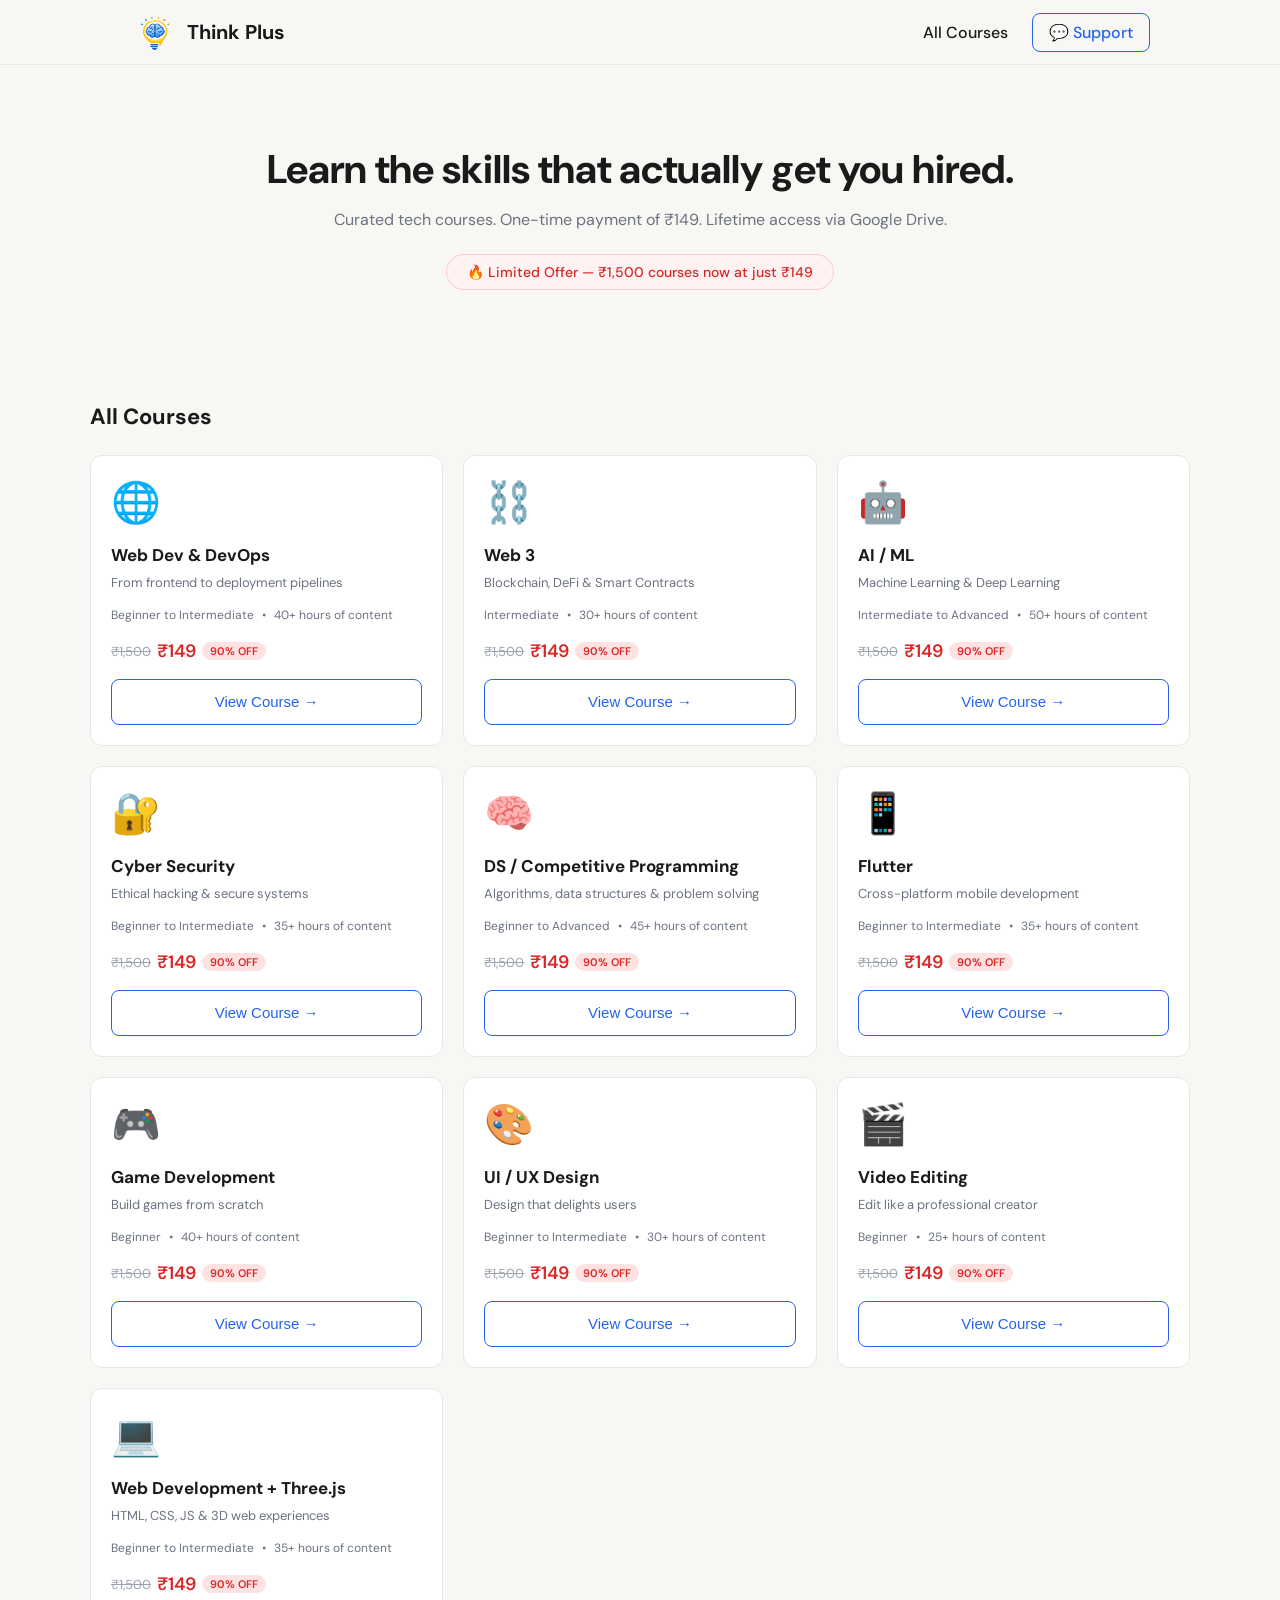
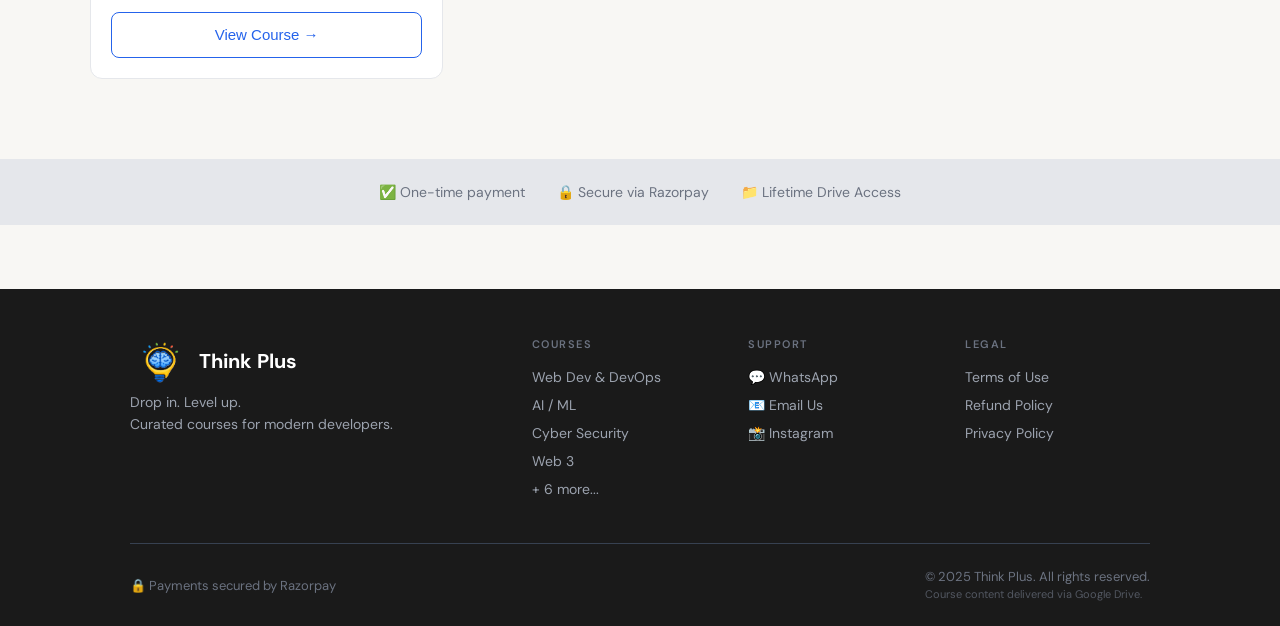
==== index.html @ b8b9d784 "Move site files to root for Vercel deployment and fix 404" ====
<!DOCTYPE html>
<html lang="en">
<head>
  <meta charset="UTF-8" />
  <meta name="viewport" content="width=device-width, initial-scale=1.0" />
  <meta name="description" content="Think Plus — curated tech courses at ₹149. One-time payment, lifetime Google Drive access." />
  <title>Think Plus — Drop in. Level up.</title>
  <link rel="icon" href="logo.png" type="image/png" />
  <link rel="preconnect" href="https://fonts.googleapis.com" />
  <link rel="preconnect" href="https://fonts.gstatic.com" crossorigin />
  <link href="https://fonts.googleapis.com/css2?family=DM+Sans:wght@400;500;600;700&display=swap" rel="stylesheet" />
  <link rel="stylesheet" href="style.css" />
</head>
<body>

  <!-- Navbar -->
  <nav class="navbar">
    <div class="container nav-inner">
      <a href="index.html" class="nav-logo">
        <img src="logo.png" alt="Think Plus Logo" />
        <span>Think Plus</span>
      </a>
      
      <!-- Desktop nav links -->
      <div class="nav-links desktop-only">
        <a href="#courses">All Courses</a>
        <a href="https://wa.me/91XXXXXXXXXX" class="btn-support" target="_blank">💬 Support</a>
      </div>

      <!-- Hamburger button (mobile only) -->
      <button class="hamburger" id="hamburgerBtn" aria-label="Open menu">
        <span></span><span></span><span></span>
      </button>
    </div>
  </nav>

  <!-- Mobile menu overlay -->
  <div class="mobile-menu" id="mobileMenu">
    <button class="mobile-menu-close" id="menuClose" aria-label="Close menu">✕</button>
    <ul>
      <li><a href="#courses" onclick="closeMobileMenu()">All Courses</a></li>
      <li class="support-item">
        <a href="https://wa.me/91XXXXXXXXXX" target="_blank">💬 Support</a>
      </li>
    </ul>
  </div>

  <!-- Hero Section -->
  <header class="hero container">
    <h1>Learn the skills that actually get you hired.</h1>
    <p>Curated tech courses. One-time payment of ₹149. Lifetime access via Google Drive.</p>
    <div class="offer-pill">🔥 Limited Offer — ₹1,500 courses now at just ₹149</div>
  </header>

  <!-- Course Grid -->
  <main id="courses" class="courses-section container">
    <h2>All Courses</h2>
    <div class="course-grid" id="courseGrid">
      <!-- Courses will be injected here by JS -->
    </div>
  </main>

  <!-- Trust Strip -->
  <section class="trust-strip">
    <div class="container trust-inner">
      <span>✅ One-time payment</span>
      <span>🔒 Secure via Razorpay</span>
      <span>📁 Lifetime Drive Access</span>
    </div>
  </section>

  <!-- Footer -->
  <footer>
    <div class="container">
      <div class="footer-grid">
        <!-- Brand column -->
        <div class="footer-col">
          <div class="footer-brand-name">
            <img src="logo.png" alt="Think Plus Logo" />
            <span>Think Plus</span>
          </div>
          <p class="brand-tagline">Drop in. Level up.</p>
          <p class="brand-desc">Curated courses for modern developers.</p>
        </div>
        
        <!-- Courses column -->
        <div class="footer-col">
          <div class="footer-heading">Courses</div>
          <a href="course.html?id=webdev-devops">Web Dev & DevOps</a>
          <a href="course.html?id=ai-ml">AI / ML</a>
          <a href="course.html?id=cybersecurity">Cyber Security</a>
          <a href="course.html?id=web3">Web 3</a>
          <a href="#courses">+ 6 more...</a>
        </div>
        
        <!-- Support column -->
        <div class="footer-col">
          <div class="footer-heading">Support</div>
          <a href="https://wa.me/91XXXXXXXXXX" target="_blank">💬 WhatsApp</a>
          <a href="mailto:support@thinkplus.in">📧 Email Us</a>
          <a href="https://instagram.com/thinkplus" target="_blank">📸 Instagram</a>
        </div>
        
        <!-- Legal column -->
        <div class="footer-col">
          <div class="footer-heading">Legal</div>
          <a href="#">Terms of Use</a>
          <a href="#">Refund Policy</a>
          <a href="#">Privacy Policy</a>
        </div>
      </div>
      
      <hr class="footer-divider" />
      
      <div class="footer-bottom">
        <div>🔒 Payments secured by Razorpay</div>
        <div>
          © 2025 Think Plus. All rights reserved.<br>
          <span style="font-size: 11px; opacity: 0.7;">Course content delivered via Google Drive.</span>
        </div>
      </div>
    </div>
  </footer>

  <script src="data.js"></script>
  <script>
    // Hamburger Menu Logic
    const hamburgerBtn = document.getElementById('hamburgerBtn');
    const mobileMenu = document.getElementById('mobileMenu');
    const menuClose = document.getElementById('menuClose');

    hamburgerBtn.addEventListener('click', () => {
      mobileMenu.classList.add('open');
      document.body.style.overflow = 'hidden';
    });

    function closeMobileMenu() {
      mobileMenu.classList.remove('open');
      document.body.style.overflow = '';
    }

    menuClose.addEventListener('click', closeMobileMenu);

    // Render Courses
    const grid = document.getElementById('courseGrid');
    
    COURSES.forEach(course => {
      const card = document.createElement('a');
      card.href = `course.html?id=${course.id}`;
      card.className = 'course-card';
      
      card.innerHTML = `
        <div class="icon">${course.icon}</div>
        <h3>${course.name}</h3>
        <p class="tagline">${course.tagline}</p>
        <div class="badge-row">
          <span>${course.level}</span> • <span>${course.duration}</span>
        </div>
        <div class="price-row">
          <span class="original-price">₹${course.originalPrice.toLocaleString('en-IN')}</span>
          <span class="sale-price">₹${course.salePrice}</span>
          <span class="discount-badge">90% OFF</span>
        </div>
        <button class="btn-view" tabindex="-1">View Course →</button>
      `;
      
      grid.appendChild(card);
    });
  </script>
</body>
</html>
---- style.css ----
* {
  box-sizing: border-box;
}

body {
  font-family: 'DM Sans', sans-serif;
  background: #F8F7F4;
  color: #1A1A1A;
  margin: 0;
  padding: 0;
  -webkit-font-smoothing: antialiased;
}

.container {
  width: 100%;
  max-width: 1100px;
  margin: 0 auto;
  padding: 0 16px;
}

@media (min-width: 640px) {
  .container { padding: 0 24px; }
}

@media (min-width: 1024px) {
  .container { padding: 0 40px; }
}

/* Navbar */
.navbar {
  position: sticky;
  top: 0;
  z-index: 100;
  background: #F8F7F4;
  border-bottom: 1px solid #E5E7EB;
}

.nav-inner {
  display: flex;
  align-items: center;
  justify-content: space-between;
  height: 64px;
}

.nav-logo {
  display: flex;
  align-items: center;
  gap: 10px;
  font-size: 20px;
  font-weight: 700;
  color: #1A1A1A;
  text-decoration: none;
}

.nav-logo img {
  height: 40px;
  width: auto;
  display: block;
}

/* Hamburger */
.hamburger {
  display: flex;
  flex-direction: column;
  gap: 5px;
  background: none;
  border: none;
  cursor: pointer;
  padding: 10px;
  min-width: 44px;
  min-height: 44px;
  align-items: center;
  justify-content: center;
}
.hamburger span {
  display: block;
  width: 22px;
  height: 2px;
  background: #1A1A1A;
  border-radius: 2px;
  transition: all 0.3s;
}

.mobile-menu {
  position: fixed;
  top: 0; left: 0; right: 0; bottom: 0;
  background: rgba(255,255,255,0.98);
  z-index: 200;
  display: flex;
  flex-direction: column;
  align-items: center;
  justify-content: center;
  gap: 32px;
  transform: translateY(-100%);
  transition: transform 0.3s ease;
}
.mobile-menu.open {
  transform: translateY(0);
}
.mobile-menu ul {
  list-style: none;
  padding: 0; margin: 0;
  text-align: center;
  display: flex;
  flex-direction: column;
  gap: 24px;
}
.mobile-menu a {
  font-size: 22px;
  font-weight: 500;
  color: #1A1A1A;
  text-decoration: none;
}
.mobile-menu .support-item a {
  color: #2563EB;
  border: 1.5px solid #2563EB;
  padding: 12px 32px;
  border-radius: 8px;
  display: inline-block;
}
.mobile-menu-close {
  position: absolute;
  top: 20px; right: 20px;
  font-size: 22px;
  background: none;
  border: none;
  cursor: pointer;
  min-width: 44px;
  min-height: 44px;
}

@media (min-width: 640px) {
  .hamburger { display: none; }
  .desktop-only { display: flex; align-items: center; gap: 24px; }
  .desktop-only a {
    text-decoration: none;
    color: #1A1A1A;
    font-weight: 500;
  }
  .desktop-only .btn-support {
    color: #2563EB;
    border: 1px solid #2563EB;
    padding: 8px 16px;
    border-radius: 8px;
  }
}
@media (max-width: 639px) {
  .desktop-only { display: none; }
}

/* Hero Section */
.hero {
  padding: 48px 0 32px;
  text-align: center;
}
@media (min-width: 640px) {
  .hero { padding: 80px 0; }
}
.hero h1 {
  font-size: clamp(24px, 5vw, 40px);
  margin: 0 0 16px;
  line-height: 1.2;
}
.hero p {
  font-size: 16px;
  color: #6B7280;
  margin: 0 0 24px;
}
.offer-pill {
  display: inline-block;
  background: #FEF2F2;
  border: 1px solid #FECACA;
  color: #DC2626;
  font-size: 14px;
  font-weight: 500;
  padding: 8px 20px;
  border-radius: 99px;
}

/* Course Grid */
.courses-section {
  padding: 32px 0;
}
.courses-section h2 {
  font-size: 22px;
  font-weight: 700;
  margin: 0 0 24px;
}
.course-grid {
  display: grid;
  grid-template-columns: repeat(auto-fill, minmax(280px, 1fr));
  gap: 20px;
}
.course-card {
  background: white;
  border: 1px solid #E5E7EB;
  border-radius: 12px;
  padding: 20px;
  text-decoration: none;
  color: inherit;
  display: flex;
  flex-direction: column;
}
@media (min-width: 1024px) {
  .course-card:hover {
    box-shadow: 0 4px 20px rgba(0,0,0,0.08);
    border-color: #2563EB;
    transition: all 0.2s;
  }
}
.course-card .icon {
  font-size: 2.5rem;
  margin-bottom: 16px;
}
.course-card h3 {
  font-size: 17px;
  font-weight: 700;
  margin: 0 0 8px;
}
.course-card .tagline {
  font-size: 13px;
  color: #6B7280;
  margin: 0 0 16px;
  flex-grow: 1;
}
.course-card .badge-row {
  display: flex;
  gap: 8px;
  margin-bottom: 16px;
  font-size: 12px;
  color: #6B7280;
}
.course-card .price-row {
  display: flex;
  align-items: center;
  margin-bottom: 16px;
  flex-wrap: wrap;
  gap: 6px;
}
.original-price {
  font-size: 13px;
  color: #9CA3AF;
  text-decoration: line-through;
}
.sale-price {
  font-size: 18px;
  font-weight: 600;
  color: #DC2626;
}
.discount-badge {
  background: #FEE2E2;
  color: #DC2626;
  font-size: 11px;
  padding: 2px 8px;
  border-radius: 99px;
  font-weight: 600;
}
.btn-view {
  display: block;
  width: 100%;
  min-height: 44px;
  border: 1px solid #2563EB;
  color: #2563EB;
  background: transparent;
  border-radius: 8px;
  font-size: 15px;
  font-weight: 500;
  cursor: pointer;
  text-align: center;
  line-height: 42px;
}

/* Trust Strip */
.trust-strip {
  background: #E5E7EB;
  padding: 24px 0;
  margin-top: 48px;
}
.trust-inner {
  display: flex;
  flex-direction: column;
  align-items: center;
  gap: 16px;
  font-size: 14px;
  color: #6B7280;
}
@media (min-width: 640px) {
  .trust-inner {
    flex-direction: row;
    justify-content: center;
    gap: 32px;
  }
}

/* Course Detail Page */
.course-detail-container {
  max-width: 720px;
  margin: 0 auto;
  padding: 32px 16px;
}
.back-link {
  display: inline-flex;
  align-items: center;
  min-height: 44px;
  color: #6B7280;
  text-decoration: none;
  font-weight: 500;
  margin-bottom: 16px;
}
.course-header .icon {
  font-size: 3rem;
  margin-bottom: 16px;
}
.course-header h1 {
  font-size: clamp(22px, 5vw, 32px);
  font-weight: 700;
  margin: 0 0 8px;
}
.course-header .tagline {
  font-size: 16px;
  color: #6B7280;
  margin: 0 0 16px;
}
.course-description {
  font-size: 16px;
  line-height: 1.6;
  margin-bottom: 32px;
}
.whats-inside, .requirements {
  margin-bottom: 32px;
}
.whats-inside h2, .requirements h2 {
  font-size: 20px;
  margin-bottom: 16px;
}
.whats-inside ul {
  list-style: none;
  padding: 0;
  margin: 0;
}
.whats-inside li {
  margin-bottom: 12px;
  display: flex;
  gap: 8px;
}
.restriction-notice {
  border-left: 4px solid #D97706;
  background: #FFFBEB;
  padding: 16px;
  border-radius: 0 8px 8px 0;
  margin-bottom: 32px;
  color: #92400E;
  font-size: 14px;
  line-height: 1.5;
}
.restriction-notice strong {
  display: block;
  margin-bottom: 8px;
}

.pricing-block {
  text-align: center;
  padding: 24px;
  border: 1px solid #E5E7EB;
  border-radius: 12px;
  background: white;
}
.pricing-block .price-row {
  display: flex;
  align-items: center;
  justify-content: center;
  gap: 8px;
  margin-bottom: 8px;
}
.pricing-block .original-price { font-size: 16px; }
.pricing-block .sale-price { font-size: 28px; }
.pricing-block .payment-note {
  font-size: 13px;
  color: #6B7280;
  margin-bottom: 16px;
}
.btn-buy {
  width: 100%;
  min-height: 52px;
  background: #2563EB;
  color: white;
  border: none;
  border-radius: 8px;
  font-size: 16px;
  font-weight: 600;
  cursor: pointer;
}

/* Sticky Mobile CTA */
.cta-sticky {
  position: fixed;
  bottom: 0; left: 0; right: 0;
  background: white;
  border-top: 1px solid #E5E7EB;
  padding: 12px 16px;
  display: flex;
  align-items: center;
  justify-content: space-between;
  z-index: 50;
  box-shadow: 0 -4px 12px rgba(0,0,0,0.06);
}
@media (min-width: 640px) {
  .cta-sticky { display: none; }
}
.cta-sticky .price-group {
  display: flex;
  flex-direction: column;
  gap: 2px;
}
.cta-sticky .price-group .sale-price { font-size: 20px; }
.cta-sticky .price-group .original-price { font-size: 12px; }
.cta-sticky button {
  background: #2563EB;
  color: white;
  border: none;
  border-radius: 8px;
  padding: 12px 20px;
  font-size: 15px;
  font-weight: 600;
  cursor: pointer;
  min-height: 48px;
  white-space: nowrap;
}

/* Access Page */
.access-container {
  max-width: 600px;
  margin: 0 auto;
  padding: 64px 16px;
  text-align: center;
}
.success-icon {
  width: 72px; height: 72px;
  background: #DCFCE7;
  border-radius: 50%;
  display: flex; align-items: center; justify-content: center;
  font-size: 36px;
  margin: 0 auto 24px;
  color: #16A34A;
}
.access-container h1 {
  font-size: 26px;
  margin: 0 0 8px;
}
.access-container p {
  font-size: 16px;
  color: #6B7280;
  margin: 0 0 32px;
}
.instructions-box {
  border: 1px solid #BFDBFE;
  background: #EFF6FF;
  border-radius: 12px;
  padding: 24px;
  text-align: left;
  margin-bottom: 32px;
}
.instructions-box p {
  font-weight: 600;
  color: #1E3A8A;
  margin: 0 0 16px;
}
.instructions-box ol {
  margin: 0;
  padding-left: 20px;
  color: #1E40AF;
  line-height: 1.6;
}
.instructions-box li {
  margin-bottom: 8px;
}
.btn-access {
  display: flex;
  align-items: center;
  justify-content: center;
  width: 100%;
  min-height: 52px;
  background: #16A34A;
  color: white;
  text-decoration: none;
  border-radius: 8px;
  font-size: 16px;
  font-weight: 600;
  margin-bottom: 16px;
}
.access-tip {
  font-size: 13px;
  color: #6B7280;
  margin-bottom: 32px;
}

/* Footer */
footer {
  background: #1A1A1A;
  color: #D1D5DB;
  padding: 48px 0 24px;
  margin-top: 64px;
}
.footer-grid {
  display: grid;
  grid-template-columns: 1fr;
  gap: 32px;
  margin-bottom: 40px;
}
@media (min-width: 640px) {
  .footer-grid { grid-template-columns: 1fr 1fr; }
}
@media (min-width: 1024px) {
  .footer-grid { grid-template-columns: 2fr 1fr 1fr 1fr; }
}
footer a {
  color: #9CA3AF;
  text-decoration: none;
  font-size: 14px;
  line-height: 2;
  display: block;
}
footer a:hover { color: white; }
.footer-heading {
  font-size: 11px;
  letter-spacing: 1.5px;
  text-transform: uppercase;
  color: #6B7280;
  margin-bottom: 12px;
  font-weight: 600;
}
.footer-brand-name {
  display: flex;
  align-items: center;
  gap: 12px;
  font-size: 20px;
  font-weight: 700;
  color: white;
  margin-bottom: 8px;
}
.footer-brand-name img {
  height: 48px;
  width: auto;
  display: block;
}
.brand-tagline, .brand-desc {
  font-size: 14px;
  color: #9CA3AF;
  margin: 0 0 4px;
}
.footer-divider {
  border: none;
  border-top: 1px solid #374151;
  margin: 0 0 24px;
}
.footer-bottom {
  display: flex;
  flex-direction: column;
  align-items: center;
  gap: 8px;
  text-align: center;
  font-size: 13px;
  color: #6B7280;
}
@media (min-width: 640px) {
  .footer-bottom {
    flex-direction: row;
    justify-content: space-between;
    text-align: left;
  }
}
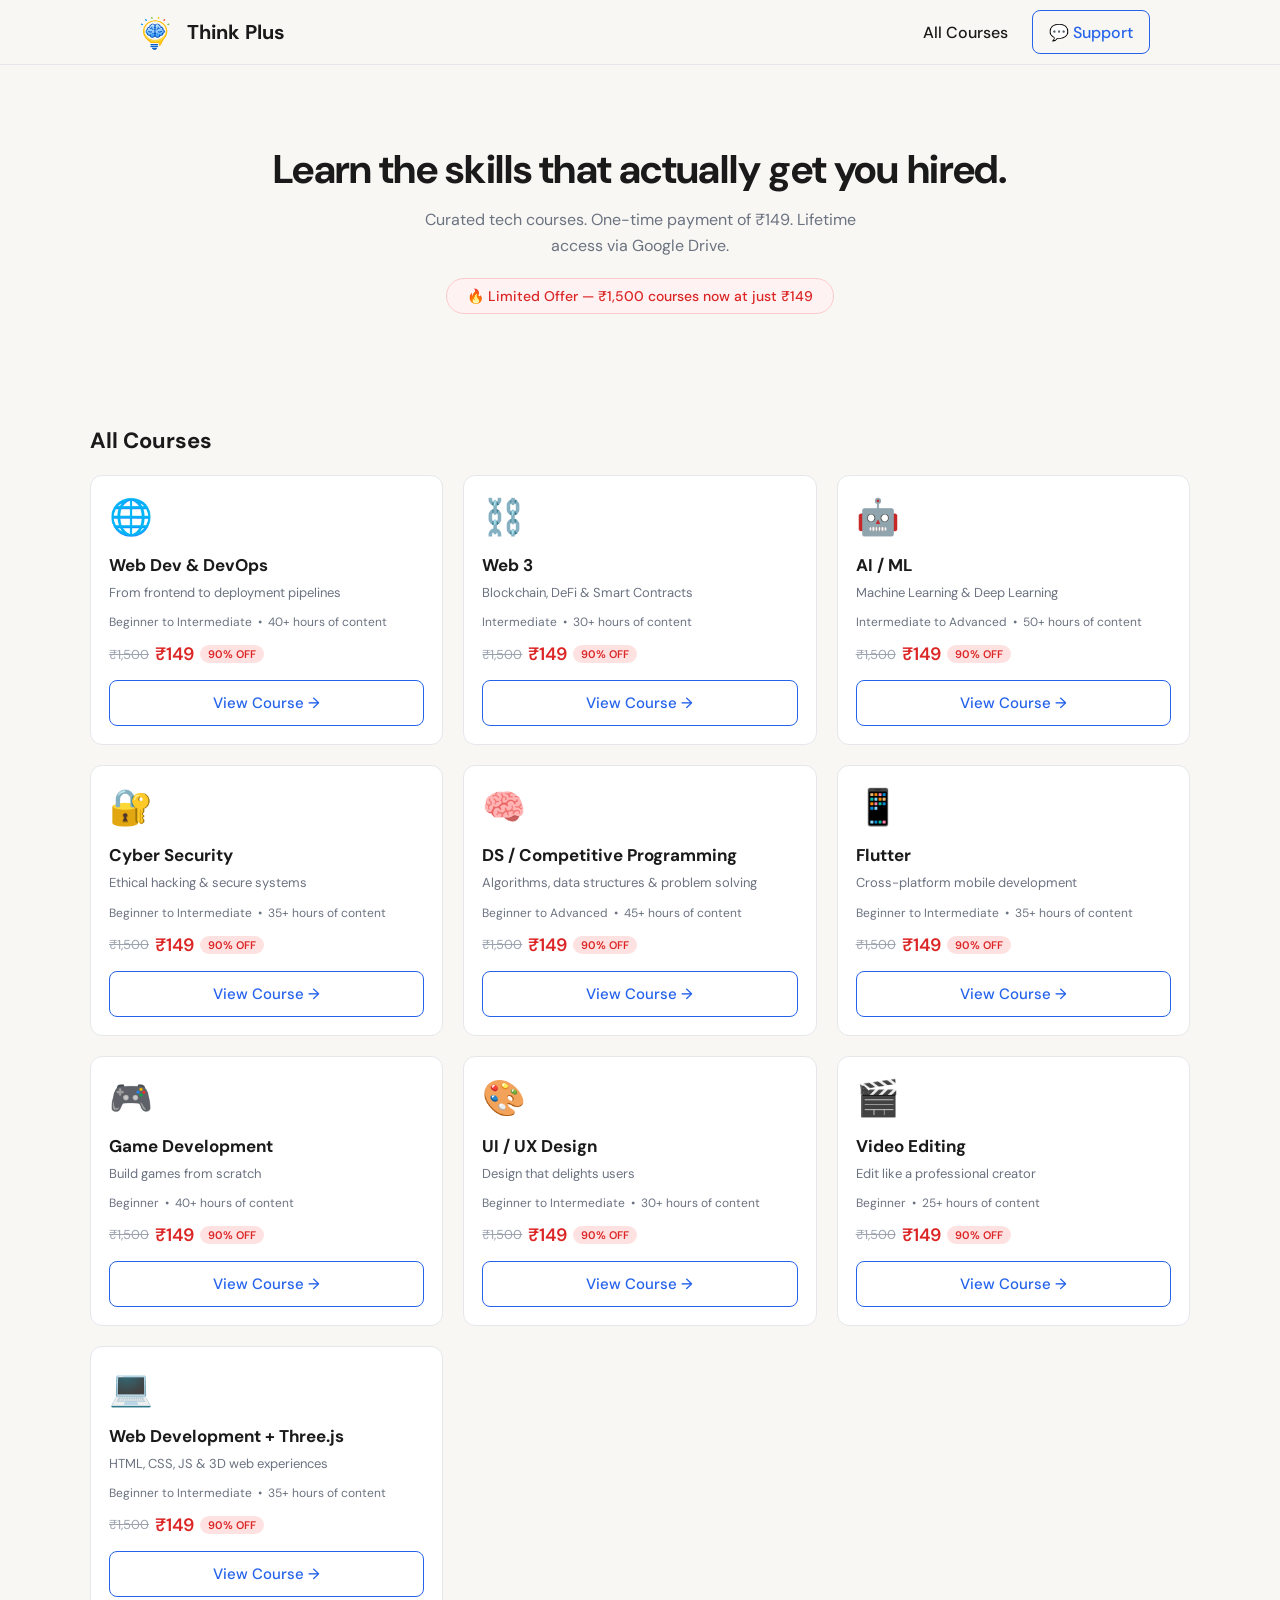
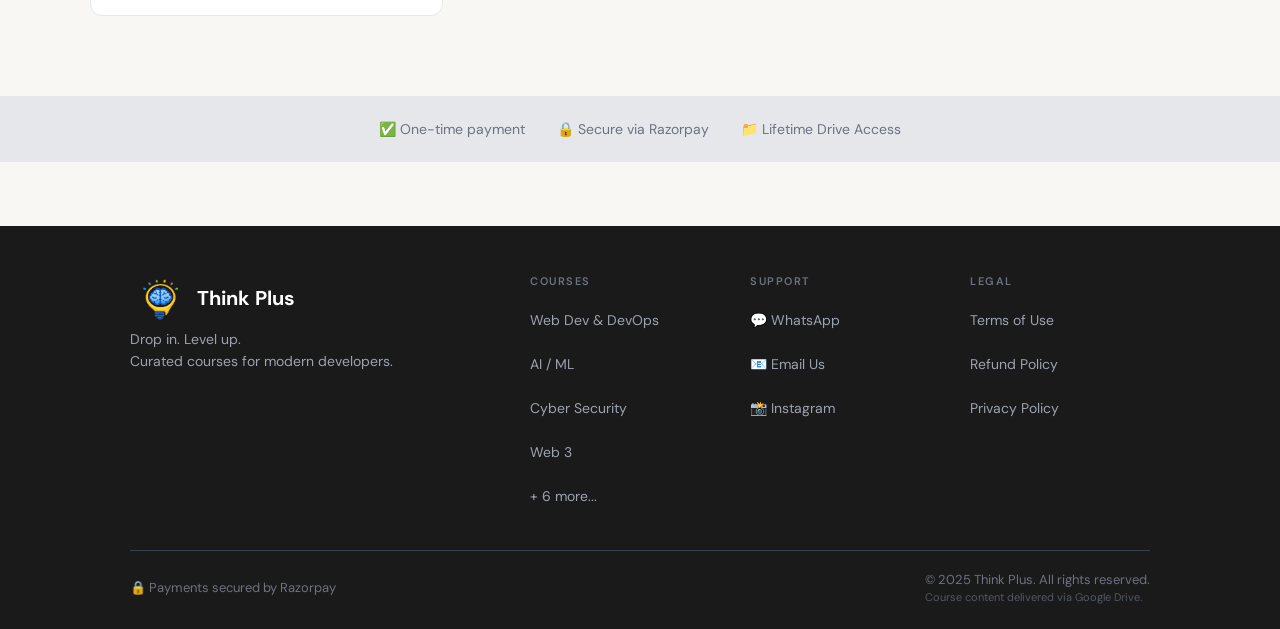
==== commit bfa3bf41: "feat: full mobile-first responsive redesign — fluid type, touch targets, card layout, safe area inse" ====
--- a/index.html
+++ b/index.html
@@ -151,17 +151,19 @@
       
       card.innerHTML = `
         <div class="icon">${course.icon}</div>
-        <h3>${course.name}</h3>
-        <p class="tagline">${course.tagline}</p>
-        <div class="badge-row">
-          <span>${course.level}</span> • <span>${course.duration}</span>
+        <div class="course-card-body">
+          <h3>${course.name}</h3>
+          <p class="tagline">${course.tagline}</p>
+          <div class="badge-row">
+            <span>${course.level}</span> • <span>${course.duration}</span>
+          </div>
+          <div class="price-row">
+            <span class="original-price">₹${course.originalPrice.toLocaleString('en-IN')}</span>
+            <span class="sale-price">₹${course.salePrice}</span>
+            <span class="discount-badge">90% OFF</span>
+          </div>
+          <button class="btn-view" tabindex="-1">View Course →</button>
         </div>
-        <div class="price-row">
-          <span class="original-price">₹${course.originalPrice.toLocaleString('en-IN')}</span>
-          <span class="sale-price">₹${course.salePrice}</span>
-          <span class="discount-badge">90% OFF</span>
-        </div>
-        <button class="btn-view" tabindex="-1">View Course →</button>
       `;
       
       grid.appendChild(card);
--- a/style.css
+++ b/style.css
@@ -1,5 +1,13 @@
-* {
+/* =============================================
+   RESET & BASE
+   ============================================= */
+*, *::before, *::after {
   box-sizing: border-box;
+}
+
+html {
+  -webkit-text-size-adjust: 100%;
+  scroll-behavior: smooth;
 }
 
 body {
@@ -9,24 +17,30 @@
   margin: 0;
   padding: 0;
   -webkit-font-smoothing: antialiased;
-}
-
+  overflow-x: hidden;
+}
+
+img {
+  max-width: 100%;
+  height: auto;
+  display: block;
+}
+
+/* =============================================
+   LAYOUT
+   ============================================= */
 .container {
   width: 100%;
   max-width: 1100px;
   margin: 0 auto;
   padding: 0 16px;
 }
-
-@media (min-width: 640px) {
-  .container { padding: 0 24px; }
-}
-
-@media (min-width: 1024px) {
-  .container { padding: 0 40px; }
-}
-
-/* Navbar */
+@media (min-width: 640px)  { .container { padding: 0 24px; } }
+@media (min-width: 1024px) { .container { padding: 0 40px; } }
+
+/* =============================================
+   NAVBAR
+   ============================================= */
 .navbar {
   position: sticky;
   top: 0;
@@ -39,24 +53,26 @@
   display: flex;
   align-items: center;
   justify-content: space-between;
-  height: 64px;
-}
+  height: 60px;
+}
+@media (min-width: 640px) { .nav-inner { height: 64px; } }
 
 .nav-logo {
   display: flex;
   align-items: center;
-  gap: 10px;
-  font-size: 20px;
+  gap: 8px;
+  font-size: 18px;
   font-weight: 700;
   color: #1A1A1A;
   text-decoration: none;
 }
+@media (min-width: 640px) { .nav-logo { font-size: 20px; gap: 10px; } }
 
 .nav-logo img {
-  height: 40px;
+  height: 34px;
   width: auto;
-  display: block;
-}
+}
+@media (min-width: 640px) { .nav-logo img { height: 40px; } }
 
 /* Hamburger */
 .hamburger {
@@ -81,10 +97,11 @@
   transition: all 0.3s;
 }
 
+/* Mobile menu overlay */
 .mobile-menu {
   position: fixed;
   top: 0; left: 0; right: 0; bottom: 0;
-  background: rgba(255,255,255,0.98);
+  background: rgba(255, 255, 255, 0.98);
   z-index: 200;
   display: flex;
   flex-direction: column;
@@ -110,32 +127,45 @@
   font-weight: 500;
   color: #1A1A1A;
   text-decoration: none;
+  min-height: 44px;
+  display: inline-flex;
+  align-items: center;
 }
 .mobile-menu .support-item a {
   color: #2563EB;
   border: 1.5px solid #2563EB;
   padding: 12px 32px;
   border-radius: 8px;
-  display: inline-block;
 }
 .mobile-menu-close {
   position: absolute;
-  top: 20px; right: 20px;
+  top: 16px; right: 16px;
   font-size: 22px;
   background: none;
   border: none;
   cursor: pointer;
   min-width: 44px;
   min-height: 44px;
-}
-
+  display: flex;
+  align-items: center;
+  justify-content: center;
+}
+
+/* Desktop nav */
 @media (min-width: 640px) {
   .hamburger { display: none; }
-  .desktop-only { display: flex; align-items: center; gap: 24px; }
+  .desktop-only {
+    display: flex;
+    align-items: center;
+    gap: 24px;
+  }
   .desktop-only a {
     text-decoration: none;
     color: #1A1A1A;
     font-weight: 500;
+    min-height: 44px;
+    display: inline-flex;
+    align-items: center;
   }
   .desktop-only .btn-support {
     color: #2563EB;
@@ -148,113 +178,175 @@
   .desktop-only { display: none; }
 }
 
-/* Hero Section */
+/* =============================================
+   HERO SECTION
+   ============================================= */
 .hero {
-  padding: 48px 0 32px;
+  padding: 40px 0 28px;
   text-align: center;
 }
-@media (min-width: 640px) {
-  .hero { padding: 80px 0; }
-}
+@media (min-width: 640px) { .hero { padding: 80px 0; } }
+
 .hero h1 {
-  font-size: clamp(24px, 5vw, 40px);
-  margin: 0 0 16px;
+  font-size: clamp(22px, 6vw, 40px);
+  margin: 0 0 14px;
   line-height: 1.2;
+  letter-spacing: -0.3px;
 }
 .hero p {
-  font-size: 16px;
-  color: #6B7280;
-  margin: 0 0 24px;
+  font-size: clamp(14px, 4vw, 16px);
+  color: #6B7280;
+  margin: 0 0 20px;
+  line-height: 1.6;
+  max-width: 480px;
+  margin-left: auto;
+  margin-right: auto;
 }
 .offer-pill {
   display: inline-block;
   background: #FEF2F2;
   border: 1px solid #FECACA;
   color: #DC2626;
-  font-size: 14px;
+  font-size: 13px;
   font-weight: 500;
-  padding: 8px 20px;
+  padding: 8px 18px;
   border-radius: 99px;
 }
-
-/* Course Grid */
+@media (min-width: 640px) { .offer-pill { font-size: 14px; padding: 8px 20px; } }
+
+/* =============================================
+   COURSE GRID
+   ============================================= */
 .courses-section {
-  padding: 32px 0;
+  padding: 24px 0 40px;
 }
 .courses-section h2 {
-  font-size: 22px;
+  font-size: 20px;
   font-weight: 700;
-  margin: 0 0 24px;
-}
+  margin: 0 0 20px;
+}
+@media (min-width: 640px) {
+  .courses-section { padding: 32px 0; }
+  .courses-section h2 { font-size: 22px; }
+}
+
 .course-grid {
   display: grid;
-  grid-template-columns: repeat(auto-fill, minmax(280px, 1fr));
-  gap: 20px;
-}
+  grid-template-columns: 1fr;
+  gap: 14px;
+}
+@media (min-width: 480px) {
+  .course-grid { grid-template-columns: repeat(2, 1fr); gap: 16px; }
+}
+@media (min-width: 900px) {
+  .course-grid { grid-template-columns: repeat(3, 1fr); gap: 20px; }
+}
+
 .course-card {
   background: white;
   border: 1px solid #E5E7EB;
   border-radius: 12px;
-  padding: 20px;
+  padding: 18px;
   text-decoration: none;
   color: inherit;
   display: flex;
   flex-direction: column;
+  transition: box-shadow 0.2s, border-color 0.2s;
+  /* ensure tap highlight looks nice on mobile */
+  -webkit-tap-highlight-color: rgba(37, 99, 235, 0.08);
 }
 @media (min-width: 1024px) {
   .course-card:hover {
     box-shadow: 0 4px 20px rgba(0,0,0,0.08);
     border-color: #2563EB;
-    transition: all 0.2s;
   }
 }
+@media (max-width: 639px) {
+  .course-card {
+    flex-direction: row;
+    align-items: flex-start;
+    gap: 14px;
+    padding: 14px;
+  }
+}
+
 .course-card .icon {
-  font-size: 2.5rem;
-  margin-bottom: 16px;
-}
+  font-size: 2.2rem;
+  margin-bottom: 14px;
+  flex-shrink: 0;
+}
+@media (max-width: 639px) {
+  .course-card .icon {
+    font-size: 2rem;
+    margin-bottom: 0;
+    margin-top: 2px;
+  }
+}
+
+.course-card-body {
+  display: flex;
+  flex-direction: column;
+  flex: 1;
+}
+
 .course-card h3 {
-  font-size: 17px;
+  font-size: 15px;
   font-weight: 700;
-  margin: 0 0 8px;
-}
+  margin: 0 0 6px;
+}
+@media (min-width: 640px) { .course-card h3 { font-size: 17px; margin-bottom: 8px; } }
+
 .course-card .tagline {
-  font-size: 13px;
-  color: #6B7280;
-  margin: 0 0 16px;
+  font-size: 12px;
+  color: #6B7280;
+  margin: 0 0 12px;
   flex-grow: 1;
-}
+  line-height: 1.4;
+}
+@media (min-width: 640px) { .course-card .tagline { font-size: 13px; } }
+
 .course-card .badge-row {
   display: flex;
-  gap: 8px;
-  margin-bottom: 16px;
-  font-size: 12px;
-  color: #6B7280;
-}
+  gap: 6px;
+  margin-bottom: 12px;
+  font-size: 11px;
+  color: #6B7280;
+  flex-wrap: wrap;
+}
+@media (min-width: 640px) { .course-card .badge-row { font-size: 12px; } }
+
 .course-card .price-row {
   display: flex;
   align-items: center;
-  margin-bottom: 16px;
+  margin-bottom: 14px;
   flex-wrap: wrap;
   gap: 6px;
 }
+
 .original-price {
-  font-size: 13px;
+  font-size: 12px;
   color: #9CA3AF;
   text-decoration: line-through;
 }
+@media (min-width: 640px) { .original-price { font-size: 13px; } }
+
 .sale-price {
-  font-size: 18px;
+  font-size: 16px;
   font-weight: 600;
   color: #DC2626;
 }
+@media (min-width: 640px) { .sale-price { font-size: 18px; } }
+
 .discount-badge {
   background: #FEE2E2;
   color: #DC2626;
-  font-size: 11px;
-  padding: 2px 8px;
+  font-size: 10px;
+  padding: 2px 7px;
   border-radius: 99px;
   font-weight: 600;
 }
+@media (min-width: 640px) { .discount-badge { font-size: 11px; padding: 2px 8px; } }
+
 .btn-view {
   display: block;
   width: 100%;
@@ -263,41 +355,51 @@
   color: #2563EB;
   background: transparent;
   border-radius: 8px;
-  font-size: 15px;
+  font-size: 14px;
   font-weight: 500;
   cursor: pointer;
   text-align: center;
   line-height: 42px;
-}
-
-/* Trust Strip */
+  font-family: inherit;
+}
+@media (min-width: 640px) { .btn-view { font-size: 15px; min-height: 44px; } }
+
+/* =============================================
+   TRUST STRIP
+   ============================================= */
 .trust-strip {
   background: #E5E7EB;
-  padding: 24px 0;
-  margin-top: 48px;
-}
+  padding: 20px 0;
+  margin-top: 32px;
+}
+@media (min-width: 640px) { .trust-strip { padding: 24px 0; margin-top: 48px; } }
+
 .trust-inner {
   display: flex;
-  flex-direction: column;
-  align-items: center;
-  gap: 16px;
-  font-size: 14px;
+  flex-direction: row;
+  flex-wrap: wrap;
+  align-items: center;
+  justify-content: center;
+  gap: 12px 24px;
+  font-size: 13px;
   color: #6B7280;
 }
 @media (min-width: 640px) {
-  .trust-inner {
-    flex-direction: row;
-    justify-content: center;
-    gap: 32px;
-  }
-}
-
-/* Course Detail Page */
+  .trust-inner { gap: 32px; font-size: 14px; }
+}
+
+/* =============================================
+   COURSE DETAIL PAGE
+   ============================================= */
 .course-detail-container {
   max-width: 720px;
   margin: 0 auto;
-  padding: 32px 16px;
-}
+  padding: 24px 16px 80px; /* bottom pad for sticky CTA */
+}
+@media (min-width: 640px) {
+  .course-detail-container { padding: 32px 24px 40px; }
+}
+
 .back-link {
   display: inline-flex;
   align-items: center;
@@ -306,33 +408,48 @@
   text-decoration: none;
   font-weight: 500;
   margin-bottom: 16px;
-}
+  font-size: 15px;
+}
+
 .course-header .icon {
-  font-size: 3rem;
-  margin-bottom: 16px;
-}
+  font-size: 2.5rem;
+  margin-bottom: 12px;
+}
+@media (min-width: 640px) { .course-header .icon { font-size: 3rem; margin-bottom: 16px; } }
+
 .course-header h1 {
-  font-size: clamp(22px, 5vw, 32px);
+  font-size: clamp(20px, 5vw, 32px);
   font-weight: 700;
   margin: 0 0 8px;
-}
+  line-height: 1.2;
+}
+
 .course-header .tagline {
-  font-size: 16px;
-  color: #6B7280;
-  margin: 0 0 16px;
-}
+  font-size: 15px;
+  color: #6B7280;
+  margin: 0 0 14px;
+}
+@media (min-width: 640px) { .course-header .tagline { font-size: 16px; margin-bottom: 16px; } }
+
 .course-description {
-  font-size: 16px;
-  line-height: 1.6;
-  margin-bottom: 32px;
-}
+  font-size: 15px;
+  line-height: 1.7;
+  margin-bottom: 28px;
+  color: #374151;
+}
+@media (min-width: 640px) { .course-description { font-size: 16px; margin-bottom: 32px; } }
+
 .whats-inside, .requirements {
-  margin-bottom: 32px;
-}
+  margin-bottom: 28px;
+}
+@media (min-width: 640px) { .whats-inside, .requirements { margin-bottom: 32px; } }
+
 .whats-inside h2, .requirements h2 {
-  font-size: 20px;
-  margin-bottom: 16px;
-}
+  font-size: 18px;
+  margin-bottom: 14px;
+}
+@media (min-width: 640px) { .whats-inside h2, .requirements h2 { font-size: 20px; margin-bottom: 16px; } }
+
 .whats-inside ul {
   list-style: none;
   padding: 0;
@@ -342,16 +459,25 @@
   margin-bottom: 12px;
   display: flex;
   gap: 8px;
-}
+  font-size: 15px;
+  line-height: 1.5;
+}
+
+.requirements p {
+  font-size: 15px;
+  line-height: 1.6;
+  color: #374151;
+}
+
 .restriction-notice {
   border-left: 4px solid #D97706;
   background: #FFFBEB;
-  padding: 16px;
+  padding: 14px 16px;
   border-radius: 0 8px 8px 0;
-  margin-bottom: 32px;
+  margin-bottom: 28px;
   color: #92400E;
   font-size: 14px;
-  line-height: 1.5;
+  line-height: 1.6;
 }
 .restriction-notice strong {
   display: block;
@@ -360,11 +486,16 @@
 
 .pricing-block {
   text-align: center;
-  padding: 24px;
+  padding: 20px 16px;
   border: 1px solid #E5E7EB;
   border-radius: 12px;
   background: white;
-}
+  /* hidden on mobile (sticky CTA is used instead) */
+}
+@media (min-width: 640px) {
+  .pricing-block { padding: 24px; }
+}
+
 .pricing-block .price-row {
   display: flex;
   align-items: center;
@@ -373,12 +504,15 @@
   margin-bottom: 8px;
 }
 .pricing-block .original-price { font-size: 16px; }
-.pricing-block .sale-price { font-size: 28px; }
+.pricing-block .sale-price { font-size: 26px; }
+@media (min-width: 640px) { .pricing-block .sale-price { font-size: 28px; } }
+
 .pricing-block .payment-note {
   font-size: 13px;
   color: #6B7280;
   margin-bottom: 16px;
 }
+
 .btn-buy {
   width: 100%;
   min-height: 52px;
@@ -389,31 +523,40 @@
   font-size: 16px;
   font-weight: 600;
   cursor: pointer;
-}
-
-/* Sticky Mobile CTA */
+  font-family: inherit;
+  transition: background 0.2s;
+}
+.btn-buy:active { background: #1d4ed8; }
+
+/* =============================================
+   STICKY MOBILE CTA (course detail)
+   ============================================= */
 .cta-sticky {
   position: fixed;
   bottom: 0; left: 0; right: 0;
   background: white;
   border-top: 1px solid #E5E7EB;
-  padding: 12px 16px;
+  padding: 10px 16px;
   display: flex;
   align-items: center;
   justify-content: space-between;
   z-index: 50;
-  box-shadow: 0 -4px 12px rgba(0,0,0,0.06);
+  box-shadow: 0 -4px 12px rgba(0,0,0,0.08);
+  /* safe area for notched iPhones */
+  padding-bottom: max(10px, env(safe-area-inset-bottom));
 }
 @media (min-width: 640px) {
-  .cta-sticky { display: none; }
-}
+  .cta-sticky { display: none !important; }
+}
+
 .cta-sticky .price-group {
   display: flex;
   flex-direction: column;
   gap: 2px;
 }
-.cta-sticky .price-group .sale-price { font-size: 20px; }
+.cta-sticky .price-group .sale-price     { font-size: 20px; }
 .cta-sticky .price-group .original-price { font-size: 12px; }
+
 .cta-sticky button {
   background: #2563EB;
   color: white;
@@ -425,55 +568,69 @@
   cursor: pointer;
   min-height: 48px;
   white-space: nowrap;
-}
-
-/* Access Page */
+  font-family: inherit;
+}
+
+/* =============================================
+   ACCESS PAGE
+   ============================================= */
 .access-container {
-  max-width: 600px;
+  max-width: 560px;
   margin: 0 auto;
-  padding: 64px 16px;
+  padding: 40px 16px 60px;
   text-align: center;
 }
+@media (min-width: 640px) { .access-container { padding: 64px 24px; } }
+
 .success-icon {
-  width: 72px; height: 72px;
+  width: 64px; height: 64px;
   background: #DCFCE7;
   border-radius: 50%;
   display: flex; align-items: center; justify-content: center;
-  font-size: 36px;
-  margin: 0 auto 24px;
+  font-size: 32px;
+  margin: 0 auto 20px;
   color: #16A34A;
 }
+@media (min-width: 640px) { .success-icon { width: 72px; height: 72px; font-size: 36px; margin-bottom: 24px; } }
+
 .access-container h1 {
-  font-size: 26px;
-  margin: 0 0 8px;
+  font-size: clamp(20px, 5vw, 28px);
+  margin: 0 0 10px;
+  line-height: 1.3;
 }
 .access-container p {
-  font-size: 16px;
-  color: #6B7280;
-  margin: 0 0 32px;
-}
+  font-size: 15px;
+  color: #6B7280;
+  margin: 0 0 24px;
+  line-height: 1.6;
+}
+@media (min-width: 640px) { .access-container p { font-size: 16px; margin-bottom: 32px; } }
+
 .instructions-box {
   border: 1px solid #BFDBFE;
   background: #EFF6FF;
   border-radius: 12px;
-  padding: 24px;
+  padding: 18px 16px;
   text-align: left;
-  margin-bottom: 32px;
-}
+  margin-bottom: 24px;
+}
+@media (min-width: 640px) { .instructions-box { padding: 24px; margin-bottom: 32px; } }
+
 .instructions-box p {
   font-weight: 600;
   color: #1E3A8A;
-  margin: 0 0 16px;
+  margin: 0 0 12px;
+  font-size: 14px;
 }
 .instructions-box ol {
   margin: 0;
-  padding-left: 20px;
+  padding-left: 18px;
   color: #1E40AF;
-  line-height: 1.6;
-}
-.instructions-box li {
-  margin-bottom: 8px;
-}
+  line-height: 1.7;
+  font-size: 14px;
+}
+.instructions-box li { margin-bottom: 8px; }
+
 .btn-access {
   display: flex;
   align-items: center;
@@ -486,80 +643,85 @@
   border-radius: 8px;
   font-size: 16px;
   font-weight: 600;
-  margin-bottom: 16px;
-}
-.access-tip {
-  font-size: 13px;
-  color: #6B7280;
-  margin-bottom: 32px;
-}
-
-/* Footer */
+  transition: background 0.2s;
+}
+.btn-access:active { background: #15803d; }
+
+/* =============================================
+   FOOTER
+   ============================================= */
 footer {
   background: #1A1A1A;
   color: #D1D5DB;
-  padding: 48px 0 24px;
-  margin-top: 64px;
-}
+  padding: 40px 0 20px;
+  margin-top: 48px;
+}
+@media (min-width: 640px) { footer { padding: 48px 0 24px; margin-top: 64px; } }
+
 .footer-grid {
   display: grid;
   grid-template-columns: 1fr;
-  gap: 32px;
-  margin-bottom: 40px;
-}
-@media (min-width: 640px) {
-  .footer-grid { grid-template-columns: 1fr 1fr; }
-}
-@media (min-width: 1024px) {
-  .footer-grid { grid-template-columns: 2fr 1fr 1fr 1fr; }
-}
+  gap: 28px;
+  margin-bottom: 32px;
+}
+@media (min-width: 480px) { .footer-grid { grid-template-columns: 1fr 1fr; gap: 24px 32px; } }
+@media (min-width: 1024px) { .footer-grid { grid-template-columns: 2fr 1fr 1fr 1fr; gap: 40px; } }
+
 footer a {
   color: #9CA3AF;
   text-decoration: none;
   font-size: 14px;
   line-height: 2;
   display: block;
+  min-height: 44px;
+  display: flex;
+  align-items: center;
 }
 footer a:hover { color: white; }
+
 .footer-heading {
   font-size: 11px;
   letter-spacing: 1.5px;
   text-transform: uppercase;
   color: #6B7280;
-  margin-bottom: 12px;
+  margin-bottom: 10px;
   font-weight: 600;
 }
+
 .footer-brand-name {
   display: flex;
   align-items: center;
-  gap: 12px;
-  font-size: 20px;
+  gap: 10px;
+  font-size: 18px;
   font-weight: 700;
   color: white;
   margin-bottom: 8px;
 }
 .footer-brand-name img {
-  height: 48px;
+  height: 40px;
   width: auto;
-  display: block;
-}
+}
+@media (min-width: 640px) { .footer-brand-name { font-size: 20px; } .footer-brand-name img { height: 48px; } }
+
 .brand-tagline, .brand-desc {
   font-size: 14px;
   color: #9CA3AF;
   margin: 0 0 4px;
 }
+
 .footer-divider {
   border: none;
   border-top: 1px solid #374151;
-  margin: 0 0 24px;
-}
+  margin: 0 0 20px;
+}
+
 .footer-bottom {
   display: flex;
   flex-direction: column;
   align-items: center;
   gap: 8px;
   text-align: center;
-  font-size: 13px;
+  font-size: 12px;
   color: #6B7280;
 }
 @media (min-width: 640px) {
@@ -567,5 +729,6 @@
     flex-direction: row;
     justify-content: space-between;
     text-align: left;
+    font-size: 13px;
   }
 }
